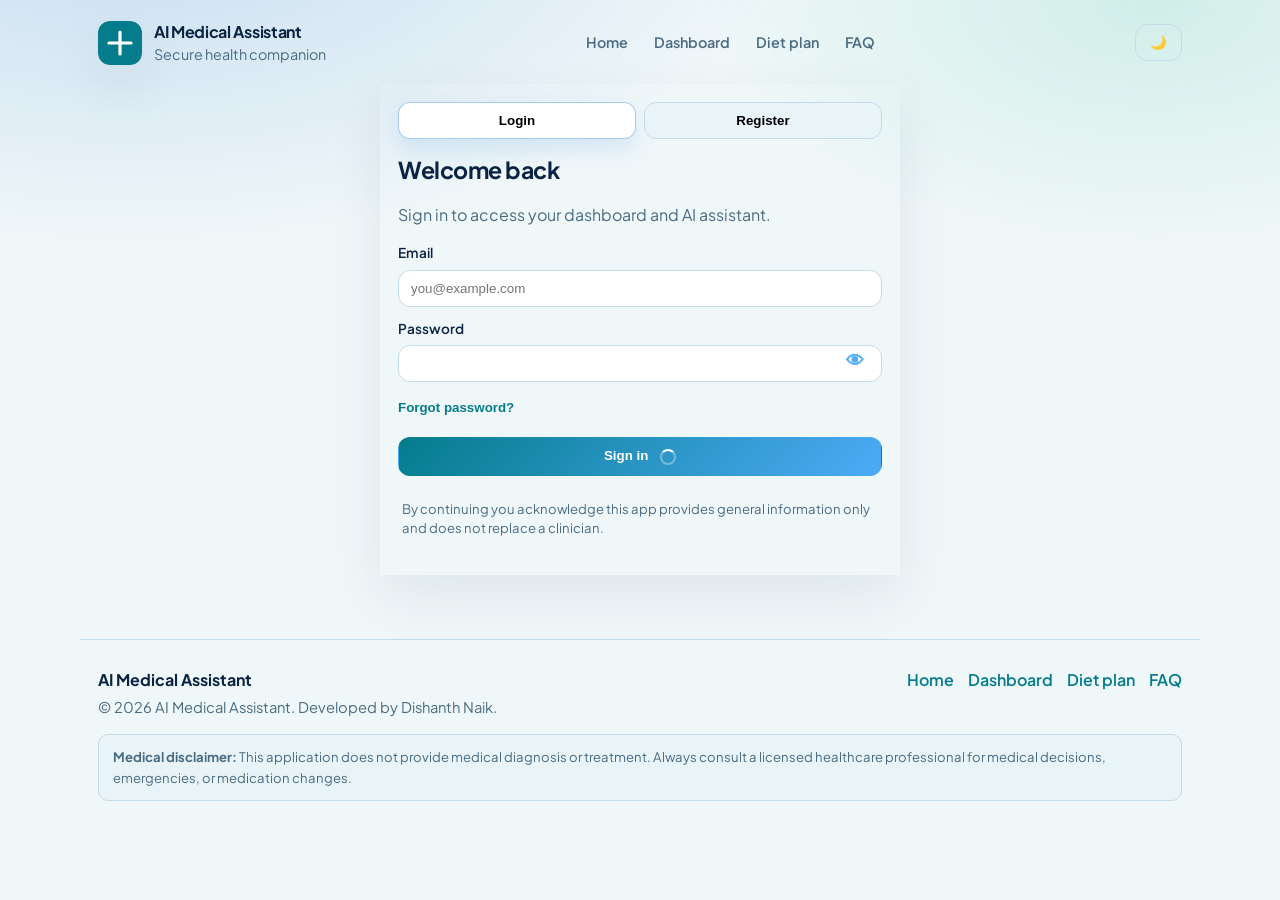
==== frontend/dashboard.html @ 4ee38fc0 "initial commit" ====
<!DOCTYPE html>
<html lang="en">
  <head>
    <meta charset="UTF-8" />
    <meta name="viewport" content="width=device-width, initial-scale=1.0" />
    <link rel="icon" type="image/svg+xml" href="favicon.svg" />
    <title>AI Medical Assistant - Dashboard</title>
    <link rel="preconnect" href="https://fonts.googleapis.com" />
    <link rel="preconnect" href="https://fonts.gstatic.com" crossorigin />
    <link
      href="https://fonts.googleapis.com/css2?family=Plus+Jakarta+Sans:ital,wght@0,400;0,500;0,600;0,700;1,400&display=swap"
      rel="stylesheet"
    />
    <link rel="stylesheet" href="styles.css" />
  </head>
  <body>
    <div id="pageLoader" class="page-loader" hidden aria-hidden="true">
      <div class="page-loader-spinner"></div>
    </div>

    <div class="page dashboard-page fade-in">
      <header class="topbar dash-top">
        <div class="brand">
          <span class="brand-mark" aria-hidden="true"></span>
          <div>
            <div class="brand-title">AI Medical Assistant</div>
            <div class="brand-sub" id="welcomeLine">Your health workspace</div>
          </div>
        </div>
        <nav class="header-nav" aria-label="Main">
          <a class="nav-link" href="index.html">Home</a>
          <a class="nav-link" href="dashboard.html" aria-current="page">Dashboard</a>
          <a class="nav-link" href="diet.html">Diet plan</a>
          <a class="nav-link" href="faq.html">FAQ</a>
        </nav>
        <div class="top-actions">
          <button type="button" class="btn danger outline pulse-hover" id="emergencyBtn" title="Emergency resources">
            Emergency
          </button>
          <button type="button" class="btn ghost icon-toggle" id="themeToggle" aria-label="Toggle dark mode">
            <span class="moon">🌙</span><span class="sun">☀️</span>
          </button>
          <button type="button" class="btn ghost" id="logoutBtn">Log out</button>
        </div>
      </header>

      <main class="dashboard-layout">
        <section class="grid-cards">
          <article class="card stat-card slide-up">
            <h3>Profile snapshot</h3>
            <div class="stat-dl" id="profileStats"></div>
            <button type="button" class="btn link" id="openProfileEditor">Edit profile</button>
          </article>

          <article class="card stat-card slide-up" style="animation-delay: 0.05s">
            <h3>BMI calculator</h3>
            <form id="bmiForm" class="stack tight">
              <div class="grid-2">
                <label class="field">
                  <span>Weight (kg)</span>
                  <input type="number" id="bmiWeight" min="1" max="500" step="0.1" required />
                </label>
                <label class="field">
                  <span>Height (cm)</span>
                  <input type="number" id="bmiHeight" min="50" max="280" step="0.1" required />
                </label>
              </div>
              <button type="submit" class="btn secondary">Calculate BMI</button>
            </form>
            <p class="result-pill" id="bmiResult" hidden></p>
          </article>

          <article class="card stat-card slide-up" style="animation-delay: 0.1s">
            <h3>Health tips</h3>
            <ul class="tips" id="healthTips"></ul>
          </article>
        </section>

        <section class="card main-chat slide-up" style="animation-delay: 0.12s">
          <div class="chat-header">
            <div>
              <h2>Symptom checker</h2>
              <p class="muted small">Use one symptom input for AI analysis, diet guidance, and doctor recommendations.</p>
            </div>
            <div class="chat-tools">
              <button type="button" class="btn ghost small" id="voiceBtn" title="Voice input (browser dependent)">🎤</button>
              <span class="chip" id="aiStatus">Ready</span>
            </div>
          </div>
          <div class="chat-window" id="chatWindow" aria-live="polite">
            <div class="analysis-intro">
              <strong>How to use</strong>
              <p>Enter one symptom such as <em>headache</em>, <em>cough</em>, or <em>fever</em>, then click Analyze symptom.</p>
            </div>
          </div>
          <form id="chatForm" class="chat-composer">
            <div class="composer-inner">
              <textarea id="chatInput" rows="1" placeholder="Enter one symptom, e.g. headache" required></textarea>
              <div class="composer-actions">
                <button type="submit" class="btn primary" id="analyzeSend">
                  <span class="analyze-label">Analyze symptom</span>
                  <span class="spinner" id="symptomSpinner" hidden></span>
                </button>
              </div>
            </div>
          </form>
        </section>

        <section class="two-col">
          <article class="card slide-up" style="animation-delay: 0.13s">
            <h2>Structured health analysis</h2>
            <p class="muted small">Your single Symptom Checker input fills this report automatically.</p>
            <div class="symptom-structured" id="symptomStructured" hidden></div>
            <div class="symptom-pdf-row">
              <button type="button" class="btn secondary small" id="downloadReportBtn" hidden>
                Download PDF report
              </button>
            </div>
          </article>

          <article class="card slide-up" style="animation-delay: 0.14s">
            <h2>Health tracker</h2>
            <p class="muted small">Log weight and height - BMI is stored per entry.</p>
            <form id="healthForm" class="stack">
              <div class="grid-2">
                <label class="field">
                  <span>Weight (kg)</span>
                  <input type="number" id="healthWeight" min="1" max="500" step="0.1" required />
                </label>
                <label class="field">
                  <span>Height (cm)</span>
                  <input type="number" id="healthHeight" min="50" max="280" step="0.1" required />
                </label>
                <label class="field">
                  <span>Date</span>
                  <input type="date" id="healthDate" />
                </label>
              </div>
              <button type="submit" class="btn secondary" id="healthSubmit">
                Save entry
                <span class="spinner inline" id="healthSpinner" hidden></span>
              </button>
            </form>
            <div class="table-wrap">
              <table class="data-table" id="healthTable">
                <thead>
                  <tr>
                    <th>Date</th>
                    <th>Weight</th>
                    <th>BMI</th>
                  </tr>
                </thead>
                <tbody></tbody>
              </table>
            </div>
          </article>
        </section>

        <section class="card slide-up" style="animation-delay: 0.16s">
          <h2>Doctor recommendation</h2>
          <p class="muted small">Suggested doctors update after each symptom analysis, and you can still book directly from any card.</p>
          <div class="doctor-grid" id="doctorGrid"></div>
        </section>

        <section class="card slide-up" style="animation-delay: 0.18s">
          <h2>My appointments</h2>
          <p class="muted small">Book from a doctor card above, or use quick book here after selecting a doctor.</p>
          <ul class="appt-list" id="apptList"></ul>
        </section>

        <section class="card slide-up" style="animation-delay: 0.2s">
          <h2>Recent analysis history</h2>
          <p class="muted small">Recent symptom and assistant records from your account.</p>
          <div class="history-scroll" id="historyScroll"></div>
        </section>
      </main>
    </div>

    <div class="modal" id="bookModal" hidden>
      <div class="modal-backdrop" data-close="1"></div>
      <div class="modal-card" role="dialog" aria-modal="true" aria-labelledby="bookModalTitle">
        <h2 id="bookModalTitle">Book appointment</h2>
        <p class="muted small" id="bookDoctorLabel"></p>
        <form id="bookForm" class="stack">
          <input type="hidden" id="bookDoctorId" />
          <div class="grid-2">
            <label class="field">
              <span>Date</span>
              <input type="date" id="bookDate" required />
            </label>
            <label class="field">
              <span>Time</span>
              <input type="time" id="bookTime" required />
            </label>
          </div>
          <label class="field">
            <span>Notes (optional)</span>
            <input type="text" id="bookNotes" maxlength="500" placeholder="Reason for visit..." />
          </label>
          <div class="modal-actions">
            <button type="button" class="btn ghost" data-close="1">Cancel</button>
            <button type="submit" class="btn primary" id="bookSubmit">
              <span class="btn-text">Confirm booking</span>
              <span class="spinner btn-spinner" id="bookSpinner" hidden></span>
            </button>
          </div>
        </form>
      </div>
    </div>

    <div class="modal" id="doctorDetailModal" hidden>
      <div class="modal-backdrop" data-close="1"></div>
      <div class="modal-card" role="dialog" aria-modal="true" aria-labelledby="doctorDetailTitle">
        <h2 id="doctorDetailTitle">Doctor details</h2>
        <div class="doctor-detail-card">
          <img class="doctor-detail-photo" id="doctorDetailPhoto" alt="" />
          <div>
            <h3 id="doctorDetailName"></h3>
            <p class="muted" id="doctorDetailSpec"></p>
          </div>
        </div>
        <div class="modal-actions">
          <button type="button" class="btn secondary" id="doctorDetailChatBtn">Chat with Doctor</button>
          <button type="button" class="btn primary" id="doctorDetailBookBtn">Book Appointment</button>
        </div>
      </div>
    </div>

    <div class="modal" id="doctorChatModal" hidden>
      <div class="modal-backdrop" data-close="1"></div>
      <div class="modal-card doctor-chat-modal" role="dialog" aria-modal="true" aria-labelledby="doctorChatTitle">
        <div class="doctor-chat-head">
          <div>
            <h2 id="doctorChatTitle">Doctor chat</h2>
            <p class="muted small" id="doctorChatSubtitle"></p>
          </div>
          <button type="button" class="btn ghost small" data-close="1">Close</button>
        </div>
        <div class="doctor-chat-window" id="doctorChatWindow" aria-live="polite"></div>
        <form id="doctorChatForm" class="chat-composer">
          <div class="composer-inner">
            <textarea id="doctorChatInput" rows="1" placeholder="Ask your question..." required></textarea>
            <div class="composer-actions">
              <button type="submit" class="btn primary" id="doctorChatSend">
                <span class="send-label">Send</span>
                <span class="spinner" id="doctorChatSpinner" hidden></span>
              </button>
            </div>
          </div>
        </form>
      </div>
    </div>

    <div class="modal" id="profileModal" hidden>
      <div class="modal-backdrop" data-close="1"></div>
      <div class="modal-card" role="dialog" aria-modal="true" aria-labelledby="profileModalTitle">
        <h2 id="profileModalTitle">Edit profile</h2>
        <form id="profileForm" class="stack">
          <label class="field">
            <span>Name</span>
            <input type="text" name="name" required minlength="2" />
          </label>
          <div class="grid-2">
            <label class="field">
              <span>Age</span>
              <input type="number" name="age" min="0" max="130" />
            </label>
            <label class="field">
              <span>Weight (kg)</span>
              <input type="number" name="weight_kg" min="1" max="500" step="0.1" />
            </label>
            <label class="field">
              <span>Height (cm)</span>
              <input type="number" name="height_cm" min="50" max="280" step="0.1" />
            </label>
          </div>
          <label class="field">
            <span>Medical history</span>
            <textarea name="medical_history" rows="4" maxlength="4000"></textarea>
          </label>
          <div class="modal-actions">
            <button type="button" class="btn ghost" data-close="1">Cancel</button>
            <button type="submit" class="btn primary">Save</button>
          </div>
        </form>
      </div>
    </div>

    <div class="modal" id="emergencyModal" hidden>
      <div class="modal-backdrop" data-close="1"></div>
      <div class="modal-card" role="dialog" aria-modal="true">
        <h2>Emergency help</h2>
        <p class="muted">
          For life-threatening emergencies, call <strong id="emergencyNumberDisplay">105</strong> or your local emergency number immediately.
        </p>
        <h3 class="h3-tight">Nearby hospitals</h3>
        <ul class="hospital-list" id="hospitalList"></ul>
        <div class="modal-actions">
          <button type="button" class="btn primary" data-close="1">Close</button>
        </div>
      </div>
    </div>

    <footer class="site-footer">
      <div class="site-footer-inner">
        <div class="footer-brand">
          <strong>AI Medical Assistant</strong>
          <p class="muted small footer-copy">© 2026 AI Medical Assistant. Developed by Dishanth Naik.</p>
        </div>
        <nav class="footer-nav" aria-label="Footer">
          <a href="index.html">Home</a>
          <a href="dashboard.html">Dashboard</a>
          <a href="diet.html">Diet plan</a>
          <a href="faq.html">FAQ</a>
        </nav>
      </div>
      <p class="footer-disclaimer" id="disclaimer">
        <strong>Medical disclaimer:</strong> This application does not provide medical diagnosis or treatment. Always consult a
        licensed healthcare professional for medical decisions, emergencies, or medication changes.
      </p>
    </footer>

    <div class="toast-stack">
      <div class="toast" id="toast" hidden role="status"></div>
    </div>
    <div class="alert-banner" id="alertBanner" hidden role="alert"></div>

    <script src="script.js"></script>
    <script>
      window.MEDASSIST_PAGE = "dashboard";
    </script>
  </body>
</html>
---- frontend/styles.css ----
/* AI Medical Assistant — modern medical theme, responsive, dark mode */
:root {
  --bg: #f0f7f9;
  --surface: #ffffff;
  --surface-2: #e8f4f8;
  --text: #0a2342;
  --muted: #4a6b82;
  --border: #c5dce8;
  --primary: #047c8c;
  --primary-600: #036675;
  --accent: #0d9488;
  --danger: #c2412c;
  --success: #0f766e;
  --shadow: 0 20px 50px rgba(10, 35, 66, 0.08);
  --radius: 16px;
  --radius-sm: 10px;
  --font: "Plus Jakarta Sans", system-ui, -apple-system, Segoe UI, Roboto, Arial, sans-serif;
}

html[data-theme="dark"] {
  --bg: #0b1220;
  --surface: #121c2f;
  --surface-2: #182542;
  --text: #e8f1ff;
  --muted: #9db2ce;
  --border: #243552;
  --primary: #4dabf7;
  --primary-600: #74c0fc;
  --accent: #38d9a9;
  --danger: #ff6b6b;
  --shadow: 0 18px 45px rgba(0, 0, 0, 0.45);
}

*,
*::before,
*::after {
  box-sizing: border-box;
}

html,
body {
  margin: 0;
  padding: 0;
  font-family: var(--font);
  background: radial-gradient(1200px 600px at 10% -10%, rgba(11, 107, 203, 0.18), transparent 55%),
    radial-gradient(900px 500px at 90% 0%, rgba(18, 184, 134, 0.14), transparent 50%), var(--bg);
  color: var(--text);
  min-height: 100%;
}

body {
  line-height: 1.5;
}

.page {
  max-width: 1120px;
  margin: 0 auto;
  padding: 20px 18px 40px;
}

.topbar {
  display: flex;
  align-items: center;
  justify-content: space-between;
  gap: 12px;
  margin-bottom: 18px;
}

.brand {
  display: flex;
  align-items: center;
  gap: 12px;
}

/* Simple logo mark (SVG): teal tile + white cross — same idea as common minimal medical icons */
.brand-mark {
  display: block;
  width: 44px;
  height: 44px;
  flex-shrink: 0;
  border-radius: 12px;
  background: url("logo-mark.svg") center / contain no-repeat;
  box-shadow: var(--shadow);
}

.brand-title {
  font-weight: 700;
  letter-spacing: -0.02em;
}

.brand-sub {
  color: var(--muted);
  font-size: 0.9rem;
}

.btn {
  border: 1px solid var(--border);
  background: var(--surface);
  color: var(--text);
  padding: 10px 14px;
  border-radius: 12px;
  cursor: pointer;
  font-weight: 600;
  transition: transform 0.12s ease, box-shadow 0.12s ease, background 0.12s ease, border-color 0.12s ease;
}

.btn:disabled {
  opacity: 0.55;
  cursor: not-allowed;
}

.btn:hover:not(:disabled) {
  transform: translateY(-1px);
  box-shadow: var(--shadow);
}

.btn.primary {
  background: linear-gradient(135deg, var(--primary), #4dabf7);
  color: #fff;
  border-color: transparent;
}

html[data-theme="dark"] .btn.primary {
  color: #0b1220;
}

.btn.secondary {
  background: var(--surface-2);
  border-color: var(--border);
}

.btn.ghost {
  background: transparent;
}

.btn.danger {
  background: rgba(224, 49, 49, 0.12);
  border-color: rgba(224, 49, 49, 0.35);
  color: var(--danger);
}

.btn.danger.outline {
  background: transparent;
}

.btn.outline {
  background: transparent;
}

.btn.link {
  border: none;
  background: transparent;
  color: var(--primary);
  padding-left: 0;
  box-shadow: none;
}

.auth-inline-link {
  justify-self: start;
  margin-top: -4px;
}

.btn.wide {
  width: 100%;
}

.btn.small {
  padding: 6px 10px;
  border-radius: 10px;
  font-size: 0.9rem;
}

.icon-toggle .sun {
  display: none;
}

html[data-theme="dark"] .icon-toggle .moon {
  display: none;
}

html[data-theme="dark"] .icon-toggle .sun {
  display: inline;
}

.card {
  background: var(--surface);
  border: 1px solid var(--border);
  border-radius: var(--radius);
  padding: 16px;
  box-shadow: 0 10px 30px rgba(15, 31, 51, 0.05);
}

.card-elevated {
  box-shadow: var(--shadow);
}

.auth-shell {
  max-width: 520px;
  margin: 0 auto;
  padding: 18px 18px 8px;
}

.auth-tabs {
  display: grid;
  grid-template-columns: 1fr 1fr;
  gap: 8px;
  margin-bottom: 14px;
}

.tab {
  border: 1px solid var(--border);
  background: var(--surface-2);
  padding: 10px;
  border-radius: 12px;
  cursor: pointer;
  font-weight: 700;
}

.tab.active {
  background: var(--surface);
  border-color: rgba(11, 107, 203, 0.35);
  box-shadow: 0 10px 24px rgba(11, 107, 203, 0.12);
}

.auth-panel h1 {
  margin: 0 0 6px;
  font-size: 1.45rem;
  letter-spacing: -0.02em;
}

.muted {
  color: var(--muted);
}

.muted.small {
  font-size: 0.92rem;
}

.stack {
  display: grid;
  gap: 12px;
}

.stack.tight {
  gap: 10px;
}

.field span {
  display: block;
  font-size: 0.85rem;
  font-weight: 600;
  margin-bottom: 6px;
}

.field input,
.field textarea {
  width: 100%;
  border-radius: 12px;
  border: 1px solid var(--border);
  padding: 10px 12px;
  background: var(--surface);
  color: var(--text);
  outline: none;
}

.field input:focus,
.field textarea:focus {
  border-color: rgba(11, 107, 203, 0.55);
  box-shadow: 0 0 0 3px rgba(11, 107, 203, 0.15);
}

.password-field {
  position: relative;
}

.password-field input {
  padding-right: 3.6rem;
  transition: border-color 0.18s ease, box-shadow 0.18s ease;
}

.password-field.is-visible input {
  border-color: rgba(4, 124, 140, 0.4);
  box-shadow: 0 0 0 3px rgba(4, 124, 140, 0.08);
}

.password-toggle {
  position: absolute;
  top: 50%;
  right: 14px;
  transform: translateY(-50%);
  width: 2rem;
  height: 2rem;
  padding: 0;
  border: none;
  background: transparent;
  color: var(--primary);
  display: grid;
  place-items: center;
  cursor: pointer;
  appearance: none;
  -webkit-appearance: none;
  z-index: 2;
  transition: background 0.18s ease, color 0.18s ease, transform 0.18s ease;
}

.password-toggle:hover {
  color: var(--primary-600);
}

.password-toggle.is-visible {
  color: var(--primary-600);
}

.password-toggle:focus-visible {
  outline: none;
  box-shadow: 0 0 0 3px rgba(11, 107, 203, 0.18);
  border-radius: 999px;
}

.password-toggle-glyph {
  position: relative;
  display: inline-block;
  font-size: 1.15rem;
  line-height: 1;
  user-select: none;
}

.password-toggle.is-visible .password-toggle-glyph::after {
  content: "";
  position: absolute;
  left: 50%;
  top: 50%;
  width: 1.2rem;
  height: 2px;
  background: currentColor;
  border-radius: 999px;
  transform: translate(-50%, -50%) rotate(-35deg);
}

@media (prefers-reduced-motion: reduce) {
  .password-field input,
  .password-toggle,
  .password-toggle-glyph {
    transition: none;
  }
}

.grid-2 {
  display: grid;
  grid-template-columns: 1fr 1fr;
  gap: 12px;
}

.form-error {
  color: var(--danger);
  font-size: 0.9rem;
  margin: 0;
}

.fine-print {
  font-size: 0.82rem;
  color: var(--muted);
  padding: 10px 4px 16px;
}

/* Dashboard */
.dashboard-layout {
  display: grid;
  gap: 16px;
}

.grid-cards {
  display: grid;
  grid-template-columns: repeat(3, minmax(0, 1fr));
  gap: 14px;
}

@media (max-width: 980px) {
  .grid-cards {
    grid-template-columns: 1fr;
  }
}

.stat-dl {
  display: grid;
  gap: 8px;
  margin: 10px 0 12px;
}

.stat-dl .stat-row {
  display: flex;
  justify-content: space-between;
  gap: 10px;
  border-bottom: 1px dashed var(--border);
  padding-bottom: 8px;
}

.stat-dl .k {
  color: var(--muted);
  font-weight: 600;
}

.stat-dl .v {
  text-align: right;
}

.result-pill {
  margin-top: 10px;
  padding: 10px 12px;
  border-radius: 999px;
  background: var(--surface-2);
  border: 1px solid var(--border);
  font-weight: 700;
}

.tips {
  margin: 10px 0 0;
  padding-left: 18px;
  color: var(--muted);
}

.main-chat {
  padding: 0;
  overflow: hidden;
}

.chat-header {
  display: flex;
  justify-content: space-between;
  gap: 12px;
  align-items: flex-start;
  padding: 14px 14px 10px;
  border-bottom: 1px solid var(--border);
  background: linear-gradient(180deg, rgba(11, 107, 203, 0.06), transparent);
}

.chat-header h2 {
  margin: 0;
  font-size: 1.15rem;
}

.chat-tools {
  display: flex;
  align-items: center;
  gap: 8px;
}

.chip {
  font-size: 0.78rem;
  padding: 4px 8px;
  border-radius: 999px;
  border: 1px solid var(--border);
  color: var(--muted);
}

.chat-window {
  min-height: 120px;
  padding: 14px;
  background: linear-gradient(180deg, rgba(0, 0, 0, 0.02), transparent);
}

html[data-theme="dark"] .chat-window {
  background: linear-gradient(180deg, rgba(255, 255, 255, 0.03), transparent);
}

.analysis-intro {
  border: 1px dashed var(--border);
  border-radius: 14px;
  padding: 14px;
  background: rgba(11, 107, 203, 0.04);
}

.analysis-intro strong {
  display: block;
  margin-bottom: 6px;
}

.analysis-intro p {
  margin: 0;
}

.analysis-intro p + p {
  margin-top: 8px;
}

.bubble {
  max-width: min(720px, 92%);
  padding: 10px 12px;
  border-radius: 16px;
  margin: 8px 0;
  border: 1px solid var(--border);
  white-space: pre-wrap;
  word-break: break-word;
  animation: pop 0.22s ease;
}

@keyframes pop {
  from {
    transform: translateY(6px);
    opacity: 0;
  }
  to {
    transform: translateY(0);
    opacity: 1;
  }
}

.bubble.user {
  margin-left: auto;
  background: rgba(11, 107, 203, 0.12);
  border-color: rgba(11, 107, 203, 0.25);
}

.bubble.ai {
  margin-right: auto;
  background: var(--surface-2);
}

.chat-composer {
  border-top: 1px solid var(--border);
  padding: 10px;
  background: var(--surface);
}

.composer-inner {
  display: grid;
  grid-template-columns: 1fr auto;
  gap: 10px;
  align-items: end;
}

.composer-actions {
  display: grid;
  gap: 10px;
  min-width: 220px;
}

#chatInput {
  resize: none;
  min-height: 44px;
  max-height: 140px;
  border-radius: 14px;
  border: 1px solid var(--border);
  padding: 10px 12px;
  width: 100%;
  background: var(--surface);
  color: var(--text);
  outline: none;
}

.two-col {
  display: grid;
  grid-template-columns: 1fr 1fr;
  gap: 14px;
}

@media (max-width: 980px) {
  .two-col {
    grid-template-columns: 1fr;
  }
}

.table-wrap {
  overflow: auto;
  margin-top: 10px;
  border-radius: 12px;
  border: 1px solid var(--border);
}

.data-table {
  width: 100%;
  border-collapse: collapse;
  font-size: 0.92rem;
}

.data-table th,
.data-table td {
  padding: 10px 10px;
  border-bottom: 1px solid var(--border);
  text-align: left;
}

.data-table thead th {
  background: var(--surface-2);
}

.symptom-output {
  margin-top: 12px;
  padding: 12px;
  border-radius: 12px;
  border: 1px solid var(--border);
  background: var(--surface-2);
}

.markdown-lite strong {
  color: var(--text);
}

.appt-list {
  list-style: none;
  padding: 0;
  margin: 12px 0 0;
  display: grid;
  gap: 8px;
}

.appt-list li {
  border: 1px solid var(--border);
  border-radius: 12px;
  padding: 10px 12px;
  display: flex;
  justify-content: space-between;
  gap: 10px;
  align-items: center;
}

.history-scroll {
  margin-top: 10px;
  max-height: 280px;
  overflow: auto;
  display: grid;
  gap: 10px;
}

.history-item {
  border: 1px solid var(--border);
  border-radius: 12px;
  padding: 10px;
  background: var(--surface-2);
}

.history-item small {
  color: var(--muted);
}

/* Modal */
.modal[hidden] {
  display: none !important;
}

.modal {
  position: fixed;
  inset: 0;
  display: grid;
  place-items: center;
  padding: 18px;
  z-index: 50;
}

.modal-backdrop {
  position: absolute;
  inset: 0;
  background: rgba(10, 20, 40, 0.55);
  backdrop-filter: blur(4px);
}

.modal-card {
  position: relative;
  width: min(640px, 100%);
  background: var(--surface);
  border: 1px solid var(--border);
  border-radius: var(--radius);
  padding: 16px;
  box-shadow: var(--shadow);
  animation: pop 0.22s ease;
}

.modal-actions {
  display: flex;
  justify-content: flex-end;
  gap: 10px;
  margin-top: 12px;
}

.hospital-list {
  margin: 8px 0 0;
  padding-left: 18px;
}

.h3-tight {
  margin: 12px 0 6px;
  font-size: 1rem;
}

/* Animations */
.fade-in {
  animation: fade 0.35s ease both;
}

@keyframes fade {
  from {
    opacity: 0;
    transform: translateY(6px);
  }
  to {
    opacity: 1;
    transform: translateY(0);
  }
}

.slide-up {
  animation: slideUp 0.45s ease both;
}

@keyframes slideUp {
  from {
    opacity: 0;
    transform: translateY(10px);
  }
  to {
    opacity: 1;
    transform: translateY(0);
  }
}

.pulse-hover:hover {
  animation: pulse 0.9s ease infinite;
}

@keyframes pulse {
  0% {
    box-shadow: 0 0 0 0 rgba(224, 49, 49, 0.35);
  }
  70% {
    box-shadow: 0 0 0 10px rgba(224, 49, 49, 0);
  }
  100% {
    box-shadow: 0 0 0 0 rgba(224, 49, 49, 0);
  }
}

/* Spinner */
.spinner,
.spinner.inline {
  width: 16px;
  height: 16px;
  border-radius: 50%;
  border: 2px solid rgba(255, 255, 255, 0.35);
  border-top-color: #fff;
  display: inline-block;
  vertical-align: middle;
  animation: spin 0.75s linear infinite;
}

.spinner.inline {
  border-color: rgba(11, 107, 203, 0.25);
  border-top-color: var(--primary);
  margin-left: 8px;
}

@keyframes spin {
  to {
    transform: rotate(360deg);
  }
}

.dash-top .top-actions {
  display: flex;
  gap: 8px;
  align-items: center;
  flex-wrap: wrap;
}

.dash-top {
  flex-wrap: wrap;
}

.header-nav {
  display: flex;
  gap: 6px;
  flex-wrap: wrap;
  align-items: center;
}

.nav-link {
  color: var(--muted);
  text-decoration: none;
  font-weight: 600;
  font-size: 0.9rem;
  padding: 6px 10px;
  border-radius: 10px;
  transition: background 0.15s ease, color 0.15s ease;
}

.nav-link:hover,
.nav-link[aria-current="page"] {
  color: var(--primary);
  background: var(--surface-2);
}

/* Site footer */
.site-footer {
  max-width: 1120px;
  margin: 0 auto;
  padding: 28px 18px 36px;
  border-top: 1px solid var(--border);
  margin-top: 24px;
}

.site-footer-inner {
  display: flex;
  flex-wrap: wrap;
  justify-content: space-between;
  gap: 16px;
  align-items: flex-start;
}

.footer-nav {
  display: flex;
  gap: 14px;
  flex-wrap: wrap;
}

.footer-nav a {
  color: var(--primary);
  font-weight: 600;
  text-decoration: none;
}

.footer-nav a:hover {
  text-decoration: underline;
}

.footer-copy {
  margin: 4px 0 0;
}

.footer-disclaimer {
  margin: 16px 0 0;
  font-size: 0.82rem;
  color: var(--muted);
  line-height: 1.55;
  padding: 12px 14px;
  border-radius: var(--radius-sm);
  background: var(--surface-2);
  border: 1px solid var(--border);
}

/* Doctor cards */
.doctor-grid {
  display: grid;
  grid-template-columns: repeat(auto-fill, minmax(240px, 1fr));
  gap: 16px;
  margin-top: 12px;
}

.doctor-card {
  border: 1px solid var(--border);
  border-radius: var(--radius);
  overflow: hidden;
  background: var(--surface);
  box-shadow: 0 8px 24px rgba(10, 35, 66, 0.06);
  cursor: pointer;
  transition: transform 0.15s ease, box-shadow 0.15s ease;
}

.doctor-card:hover {
  transform: translateY(-2px);
  box-shadow: var(--shadow);
}

.doctor-card:focus-visible {
  outline: none;
  border-color: rgba(11, 107, 203, 0.45);
  box-shadow: 0 0 0 3px rgba(11, 107, 203, 0.15), var(--shadow);
}

.doctor-card.is-recommended {
  border-color: rgba(11, 107, 203, 0.45);
  box-shadow: 0 12px 30px rgba(11, 107, 203, 0.16);
}

.doctor-photo {
  width: 100%;
  aspect-ratio: 4/3;
  object-fit: cover;
  display: block;
  background: var(--surface-2);
}

.doctor-card-body {
  padding: 12px 14px 14px;
}

.doctor-badge {
  display: inline-flex;
  align-items: center;
  gap: 6px;
  margin-bottom: 10px;
  padding: 5px 9px;
  border-radius: 999px;
  background: rgba(11, 107, 203, 0.12);
  border: 1px solid rgba(11, 107, 203, 0.2);
  color: var(--primary);
  font-size: 0.76rem;
  font-weight: 700;
}

.doctor-detail-card {
  display: grid;
  grid-template-columns: 88px 1fr;
  gap: 14px;
  align-items: center;
}

.doctor-detail-photo {
  width: 88px;
  height: 88px;
  border-radius: 20px;
  object-fit: cover;
  background: var(--surface-2);
}

.doctor-chat-modal {
  width: min(760px, 100%);
}

.doctor-chat-head {
  display: flex;
  justify-content: space-between;
  gap: 12px;
  align-items: flex-start;
  margin-bottom: 10px;
}

.doctor-chat-head h2,
.doctor-detail-card h3 {
  margin: 0;
}

.doctor-chat-window {
  min-height: 320px;
  max-height: 55vh;
  overflow: auto;
  padding: 14px;
  border-radius: var(--radius-sm);
  border: 1px solid var(--border);
  background: linear-gradient(180deg, rgba(11, 107, 203, 0.05), transparent);
  margin-bottom: 12px;
}

.doctor-card-body h3 {
  margin: 0 0 4px;
  font-size: 1.05rem;
}

.doctor-meta {
  font-size: 0.88rem;
  color: var(--muted);
  margin-bottom: 10px;
}

/* Structured symptom output */
.symptom-structured {
  margin-top: 14px;
  display: grid;
  gap: 10px;
}

.symptom-card {
  border: 1px solid var(--border);
  border-radius: var(--radius-sm);
  padding: 12px 14px;
  background: var(--surface-2);
}

.symptom-card h4 {
  margin: 0 0 6px;
  font-size: 0.78rem;
  text-transform: uppercase;
  letter-spacing: 0.04em;
  color: var(--muted);
}

.symptom-card p,
.symptom-card ul {
  margin: 0;
  font-size: 0.95rem;
}

.symptom-card ul {
  padding-left: 18px;
}

.symptom-pdf-row {
  margin-top: 12px;
}

@media (max-width: 700px) {
  .composer-inner {
    grid-template-columns: 1fr;
  }

  .composer-actions {
    min-width: 0;
  }
}

/* Diet page */
.diet-main {
  max-width: 800px;
  margin: 0 auto;
  padding: 22px 20px 28px;
}

.diet-sections {
  margin-top: 18px;
  display: grid;
  gap: 18px;
}

.diet-block {
  border: 1px solid var(--border);
  border-radius: var(--radius);
  padding: 16px;
  background: var(--surface);
}

.diet-block h2 {
  margin: 0 0 10px;
  font-size: 1.1rem;
}

.diet-block ul {
  margin: 0;
  padding-left: 20px;
  color: var(--muted);
}

/* Page loader overlay — must not override [hidden]; plain display:grid breaks HTML hidden attribute */
.page-loader {
  position: fixed;
  inset: 0;
  z-index: 100;
  background: rgba(10, 35, 66, 0.35);
  backdrop-filter: blur(3px);
  place-items: center;
}

.page-loader:not([hidden]) {
  display: grid;
}

.page-loader[hidden] {
  display: none !important;
  pointer-events: none;
}

.page-loader-spinner {
  width: 48px;
  height: 48px;
  border-radius: 50%;
  border: 3px solid rgba(255, 255, 255, 0.35);
  border-top-color: #fff;
  animation: spin 0.8s linear infinite;
}

/* Toast variants */
.toast-stack {
  position: fixed;
  bottom: 18px;
  right: 18px;
  z-index: 90;
  max-width: min(420px, 92vw);
}

.toast {
  position: static;
  margin-top: 8px;
  padding: 12px 16px;
  border-radius: 12px;
  border: 1px solid var(--border);
  background: var(--surface);
  box-shadow: var(--shadow);
  animation: pop 0.22s ease;
}

.toast.success {
  border-color: rgba(15, 118, 110, 0.45);
  background: rgba(15, 118, 110, 0.08);
}

.toast.error {
  border-color: rgba(194, 65, 44, 0.45);
  background: rgba(194, 65, 44, 0.08);
}

/* Alert banner */
.alert-banner {
  position: fixed;
  top: 0;
  left: 0;
  right: 0;
  z-index: 95;
  padding: 12px 18px;
  text-align: center;
  font-weight: 600;
  font-size: 0.92rem;
  animation: slideDown 0.25s ease;
}

.alert-banner.error {
  background: rgba(194, 65, 44, 0.95);
  color: #fff;
}

.alert-banner.success {
  background: rgba(15, 118, 110, 0.95);
  color: #fff;
}

@keyframes slideDown {
  from {
    transform: translateY(-100%);
    opacity: 0;
  }
  to {
    transform: translateY(0);
    opacity: 1;
  }
}

.btn-spinner {
  margin-left: 8px;
  vertical-align: middle;
}

.btn .btn-spinner {
  border-color: rgba(255, 255, 255, 0.35);
  border-top-color: #fff;
}

.hint {
  margin: 0;
}

/* Registration wizard */
.reg-steps {
  display: grid;
  gap: 16px;
  margin-bottom: 8px;
}

.reg-step-title {
  margin: 0 0 8px;
  font-size: 1rem;
}

.reg-fieldset {
  border: none;
  padding: 0;
  margin: 0;
  min-width: 0;
}

.reg-fieldset:disabled {
  opacity: 0.65;
}

.otp-reveal {
  padding: 14px 16px;
  border: 1px solid rgba(15, 118, 110, 0.45);
  background: rgba(15, 118, 110, 0.1);
  border-radius: var(--radius);
}

.otp-reveal strong {
  display: block;
  margin-bottom: 6px;
  color: var(--success);
}

.otp-code-row {
  display: flex;
  flex-wrap: wrap;
  align-items: center;
  gap: 10px;
  margin-top: 10px;
}

.otp-code-row code {
  font-size: 1.35rem;
  font-weight: 700;
  letter-spacing: 0.15em;
  padding: 8px 12px;
  background: var(--surface);
  border-radius: 8px;
  border: 1px solid var(--border);
}

.forgot-password-card {
  margin-top: 16px;
  padding: 16px;
  border-radius: var(--radius);
  border: 1px solid var(--border);
  background: linear-gradient(180deg, rgba(4, 124, 140, 0.08), rgba(77, 171, 247, 0.04));
}

.forgot-password-head {
  display: flex;
  align-items: center;
  justify-content: space-between;
  gap: 10px;
  margin-bottom: 8px;
}

.forgot-password-head h2 {
  margin: 0;
  font-size: 1.1rem;
}

.forgot-password-steps {
  display: grid;
  gap: 14px;
}

/* FAQ page — accordion */
.faq-main {
  max-width: 760px;
  margin: 0 auto;
  padding: 22px 20px 28px;
}

.faq-header h1 {
  margin: 0 0 8px;
  font-size: clamp(1.35rem, 4vw, 1.65rem);
  letter-spacing: -0.02em;
}

.faq-lead {
  margin: 0 0 22px;
  line-height: 1.55;
  font-size: 0.98rem;
}

.faq-list {
  display: grid;
  gap: 12px;
}

.faq-card {
  padding: 0;
  overflow: hidden;
  border: 1px solid var(--border);
  border-radius: var(--radius);
  background: var(--surface);
  box-shadow: 0 8px 26px rgba(10, 35, 66, 0.06);
  transition: border-color 0.3s ease, box-shadow 0.3s ease;
}

.faq-item.is-open.faq-card {
  border-color: rgba(11, 107, 203, 0.4);
  box-shadow: var(--shadow);
}

html[data-theme="dark"] .faq-item.is-open.faq-card {
  border-color: rgba(77, 171, 247, 0.45);
}

.faq-trigger {
  width: 100%;
  display: flex;
  align-items: center;
  justify-content: space-between;
  gap: 14px;
  padding: 16px 18px;
  min-height: 52px;
  border: none;
  background: transparent;
  cursor: pointer;
  font: inherit;
  font-weight: 600;
  font-size: 0.98rem;
  text-align: left;
  color: var(--text);
  transition: background 0.2s ease;
}

.faq-trigger:hover {
  background: var(--surface-2);
}

.faq-trigger:focus-visible {
  outline: none;
  box-shadow: inset 0 0 0 2px rgba(11, 107, 203, 0.45);
}

html[data-theme="dark"] .faq-trigger:focus-visible {
  box-shadow: inset 0 0 0 2px rgba(77, 171, 247, 0.55);
}

.faq-trigger-text {
  flex: 1;
  min-width: 0;
}

.faq-trigger-icons {
  flex-shrink: 0;
  width: 2.25rem;
  height: 2.25rem;
  display: grid;
  place-items: center;
  border-radius: 10px;
  background: var(--surface-2);
  border: 1px solid var(--border);
  font-size: 1.35rem;
  font-weight: 500;
  line-height: 1;
  color: var(--primary);
  transition: transform 0.3s cubic-bezier(0.4, 0, 0.2, 1), background 0.2s ease, border-color 0.2s ease;
}

.faq-item.is-open .faq-trigger-icons {
  background: rgba(11, 107, 203, 0.12);
  border-color: rgba(11, 107, 203, 0.35);
}

html[data-theme="dark"] .faq-item.is-open .faq-trigger-icons {
  background: rgba(77, 171, 247, 0.15);
  border-color: rgba(77, 171, 247, 0.35);
}

.faq-icon-minus {
  display: none;
}

.faq-item.is-open .faq-icon-plus {
  display: none;
}

.faq-item.is-open .faq-icon-minus {
  display: block;
}

.faq-panel-wrap {
  display: grid;
  grid-template-rows: 0fr;
  transition: grid-template-rows 0.38s cubic-bezier(0.4, 0, 0.2, 1);
}

.faq-item.is-open .faq-panel-wrap {
  grid-template-rows: 1fr;
}

.faq-panel-inner {
  min-height: 0;
  overflow: hidden;
}

.faq-panel-content {
  padding: 0 18px 18px;
  border-top: 1px solid transparent;
  transition: border-color 0.3s ease;
}

.faq-item.is-open .faq-panel-content {
  border-top-color: var(--border);
  padding-top: 14px;
}

.faq-panel-content p {
  margin: 0;
  font-size: 0.95rem;
  line-height: 1.6;
}

.faq-panel-content p + p {
  margin-top: 10px;
}

.faq-footer-note {
  margin: 22px 0 0;
  padding-top: 16px;
  border-top: 1px dashed var(--border);
}

@media (max-width: 520px) {
  .faq-main {
    padding: 18px 14px 22px;
  }

  .faq-trigger {
    padding: 14px 14px;
    font-size: 0.93rem;
  }

  .faq-panel-content {
    padding: 0 14px 16px;
  }

  .faq-item.is-open .faq-panel-content {
    padding-top: 12px;
  }
}

@media (prefers-reduced-motion: reduce) {
  .faq-panel-wrap,
  .faq-card,
  .faq-trigger,
  .faq-trigger-icons,
  .faq-panel-content {
    transition: none !important;
  }

  .faq-list .slide-up {
    animation: none;
  }
}

/* Admin dashboard */
.admin-shell {
  display: grid;
  grid-template-columns: 240px minmax(0, 1fr);
  gap: 18px;
  align-items: start;
}

.admin-sidebar {
  position: sticky;
  top: 18px;
  display: grid;
  gap: 8px;
  padding: 14px;
}

.admin-nav-btn {
  border: 1px solid var(--border);
  background: transparent;
  color: var(--text);
  text-align: left;
  border-radius: 14px;
  padding: 12px 14px;
  font: inherit;
  font-weight: 600;
  cursor: pointer;
  transition: background 0.15s ease, border-color 0.15s ease, transform 0.15s ease;
}

.admin-nav-btn:hover,
.admin-nav-btn.active {
  background: var(--surface-2);
  border-color: rgba(4, 124, 140, 0.35);
  transform: translateY(-1px);
}

.admin-main {
  display: grid;
  gap: 18px;
}

.admin-header-block h1,
.admin-header-block h2,
.admin-header-block h3 {
  margin: 0 0 6px;
}

.admin-header-block p {
  margin: 0;
}

.admin-stat-grid {
  display: grid;
  grid-template-columns: repeat(3, minmax(0, 1fr));
  gap: 14px;
}

.admin-stat-card {
  background: linear-gradient(180deg, rgba(4, 124, 140, 0.12), rgba(77, 171, 247, 0.08));
}

.admin-stat-label {
  display: block;
  color: var(--muted);
  margin-bottom: 8px;
  font-size: 0.9rem;
}

.admin-stat-card strong {
  font-size: clamp(1.8rem, 4vw, 2.6rem);
  letter-spacing: -0.04em;
}

.admin-split {
  display: grid;
  grid-template-columns: minmax(280px, 360px) minmax(0, 1fr);
  gap: 16px;
}

.admin-table-card {
  overflow: hidden;
}

.admin-form-actions,
.admin-actions-cell {
  display: flex;
  gap: 8px;
  flex-wrap: wrap;
}

.admin-select {
  min-width: 120px;
  border-radius: 10px;
  border: 1px solid var(--border);
  background: var(--surface);
  color: var(--text);
  padding: 8px 10px;
}

.admin-thumb {
  width: 58px;
  height: 58px;
  border-radius: 14px;
  object-fit: cover;
  display: block;
  background: var(--surface-2);
}

@media (max-width: 1080px) {
  .admin-shell,
  .admin-split,
  .admin-stat-grid {
    grid-template-columns: 1fr;
  }

  .admin-sidebar {
    position: static;
    grid-template-columns: repeat(auto-fit, minmax(140px, 1fr));
  }
}
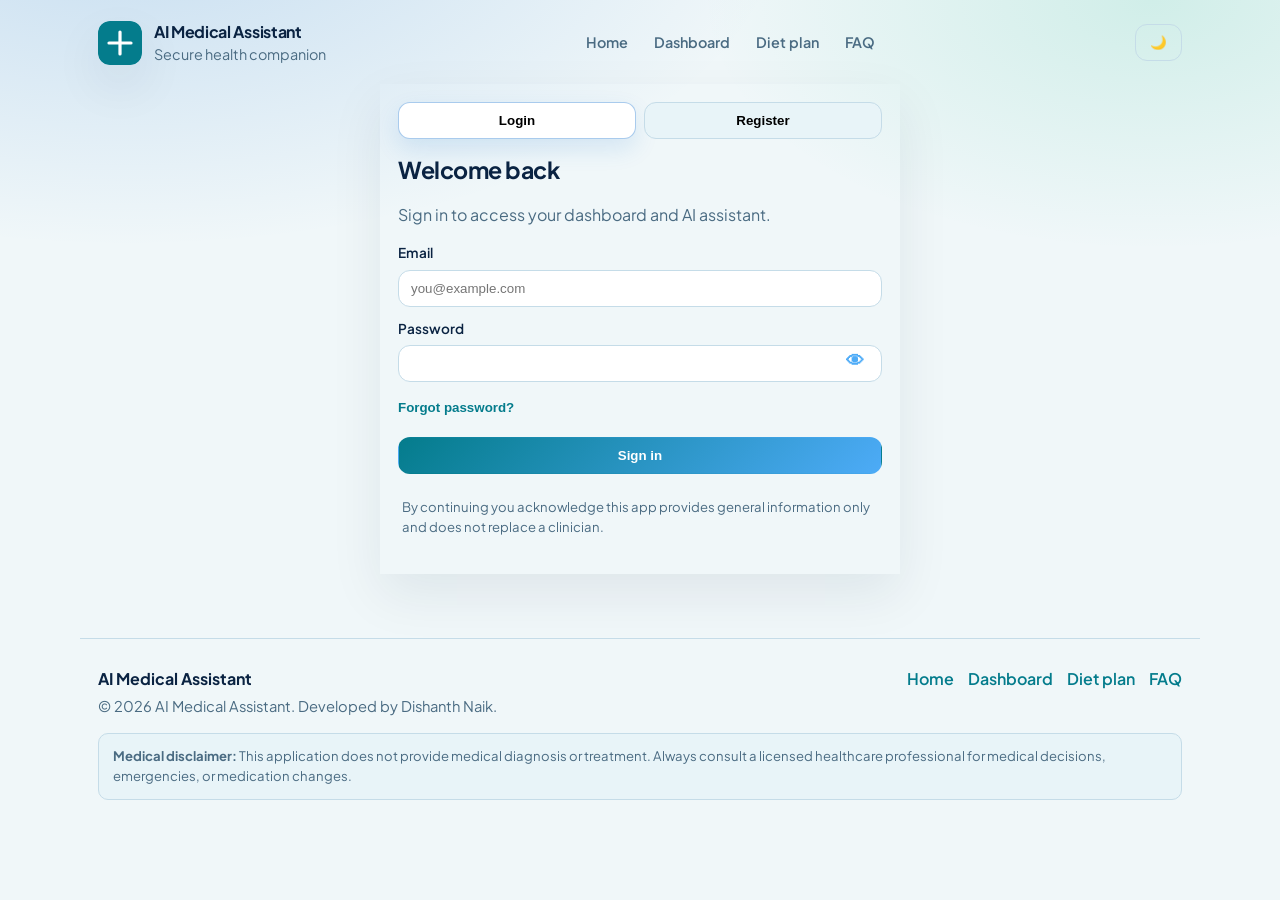
==== commit 0fdd8836: "Email-only OTP: Telegram-style mail, no on-screen codes, data retention Co-authored-by: Cursor <curs" ====
--- a/frontend/dashboard.html
+++ b/frontend/dashboard.html
@@ -45,6 +45,7 @@
       </header>
 
       <main class="dashboard-layout">
+        <p class="data-retention-notice" id="dataRetentionNotice" hidden role="status"></p>
         <section class="grid-cards">
           <article class="card stat-card slide-up">
             <h3>Profile snapshot</h3>
@@ -99,7 +100,6 @@
               <div class="composer-actions">
                 <button type="submit" class="btn primary" id="analyzeSend">
                   <span class="analyze-label">Analyze symptom</span>
-                  <span class="spinner" id="symptomSpinner" hidden></span>
                 </button>
               </div>
             </div>
@@ -136,10 +136,7 @@
                   <input type="date" id="healthDate" />
                 </label>
               </div>
-              <button type="submit" class="btn secondary" id="healthSubmit">
-                Save entry
-                <span class="spinner inline" id="healthSpinner" hidden></span>
-              </button>
+              <button type="submit" class="btn secondary" id="healthSubmit">Save entry</button>
             </form>
             <div class="table-wrap">
               <table class="data-table" id="healthTable">
@@ -170,7 +167,7 @@
 
         <section class="card slide-up" style="animation-delay: 0.2s">
           <h2>Recent analysis history</h2>
-          <p class="muted small">Recent symptom and assistant records from your account.</p>
+          <p class="muted small">Recent records only — older entries are removed automatically (see notice above).</p>
           <div class="history-scroll" id="historyScroll"></div>
         </section>
       </main>
@@ -201,7 +198,6 @@
             <button type="button" class="btn ghost" data-close="1">Cancel</button>
             <button type="submit" class="btn primary" id="bookSubmit">
               <span class="btn-text">Confirm booking</span>
-              <span class="spinner btn-spinner" id="bookSpinner" hidden></span>
             </button>
           </div>
         </form>
@@ -242,8 +238,7 @@
             <textarea id="doctorChatInput" rows="1" placeholder="Ask your question..." required></textarea>
             <div class="composer-actions">
               <button type="submit" class="btn primary" id="doctorChatSend">
-                <span class="send-label">Send</span>
-                <span class="spinner" id="doctorChatSpinner" hidden></span>
+                <span class="btn-text">Send</span>
               </button>
             </div>
           </div>
--- a/frontend/styles.css
+++ b/frontend/styles.css
@@ -1120,14 +1120,15 @@
   }
 }
 
-.btn-spinner {
-  margin-left: 8px;
-  vertical-align: middle;
-}
-
-.btn .btn-spinner {
-  border-color: rgba(255, 255, 255, 0.35);
-  border-top-color: #fff;
+.data-retention-notice {
+  margin: 0 0 1rem;
+  padding: 12px 16px;
+  border-radius: 12px;
+  border: 1px solid rgba(15, 118, 110, 0.35);
+  background: rgba(15, 118, 110, 0.08);
+  color: var(--text);
+  font-size: 0.92rem;
+  line-height: 1.45;
 }
 
 .hint {
@@ -1157,7 +1158,12 @@
   opacity: 0.65;
 }
 
+/* Legacy on-screen OTP boxes — must not appear (codes are email-only) */
 .otp-reveal {
+  display: none !important;
+}
+
+.otp-reveal--unused {
   padding: 14px 16px;
   border: 1px solid rgba(15, 118, 110, 0.45);
   background: rgba(15, 118, 110, 0.1);
